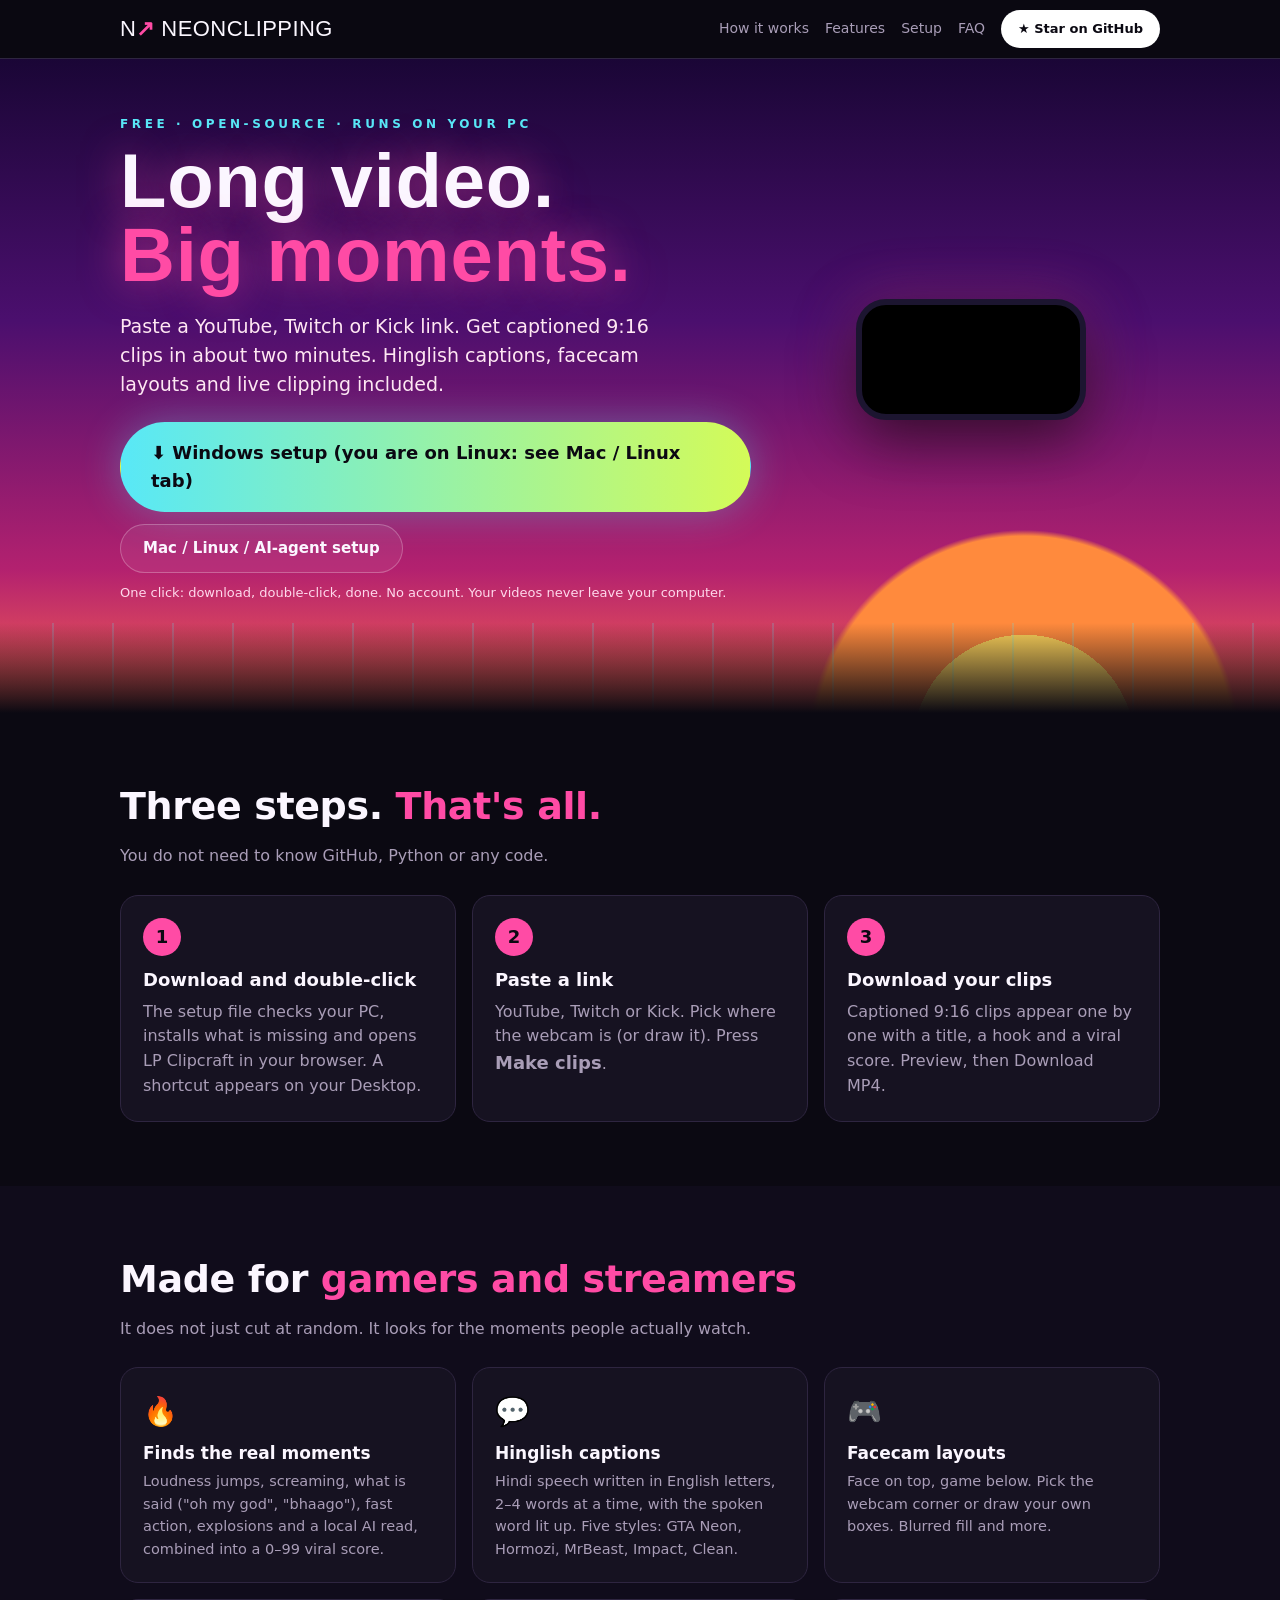
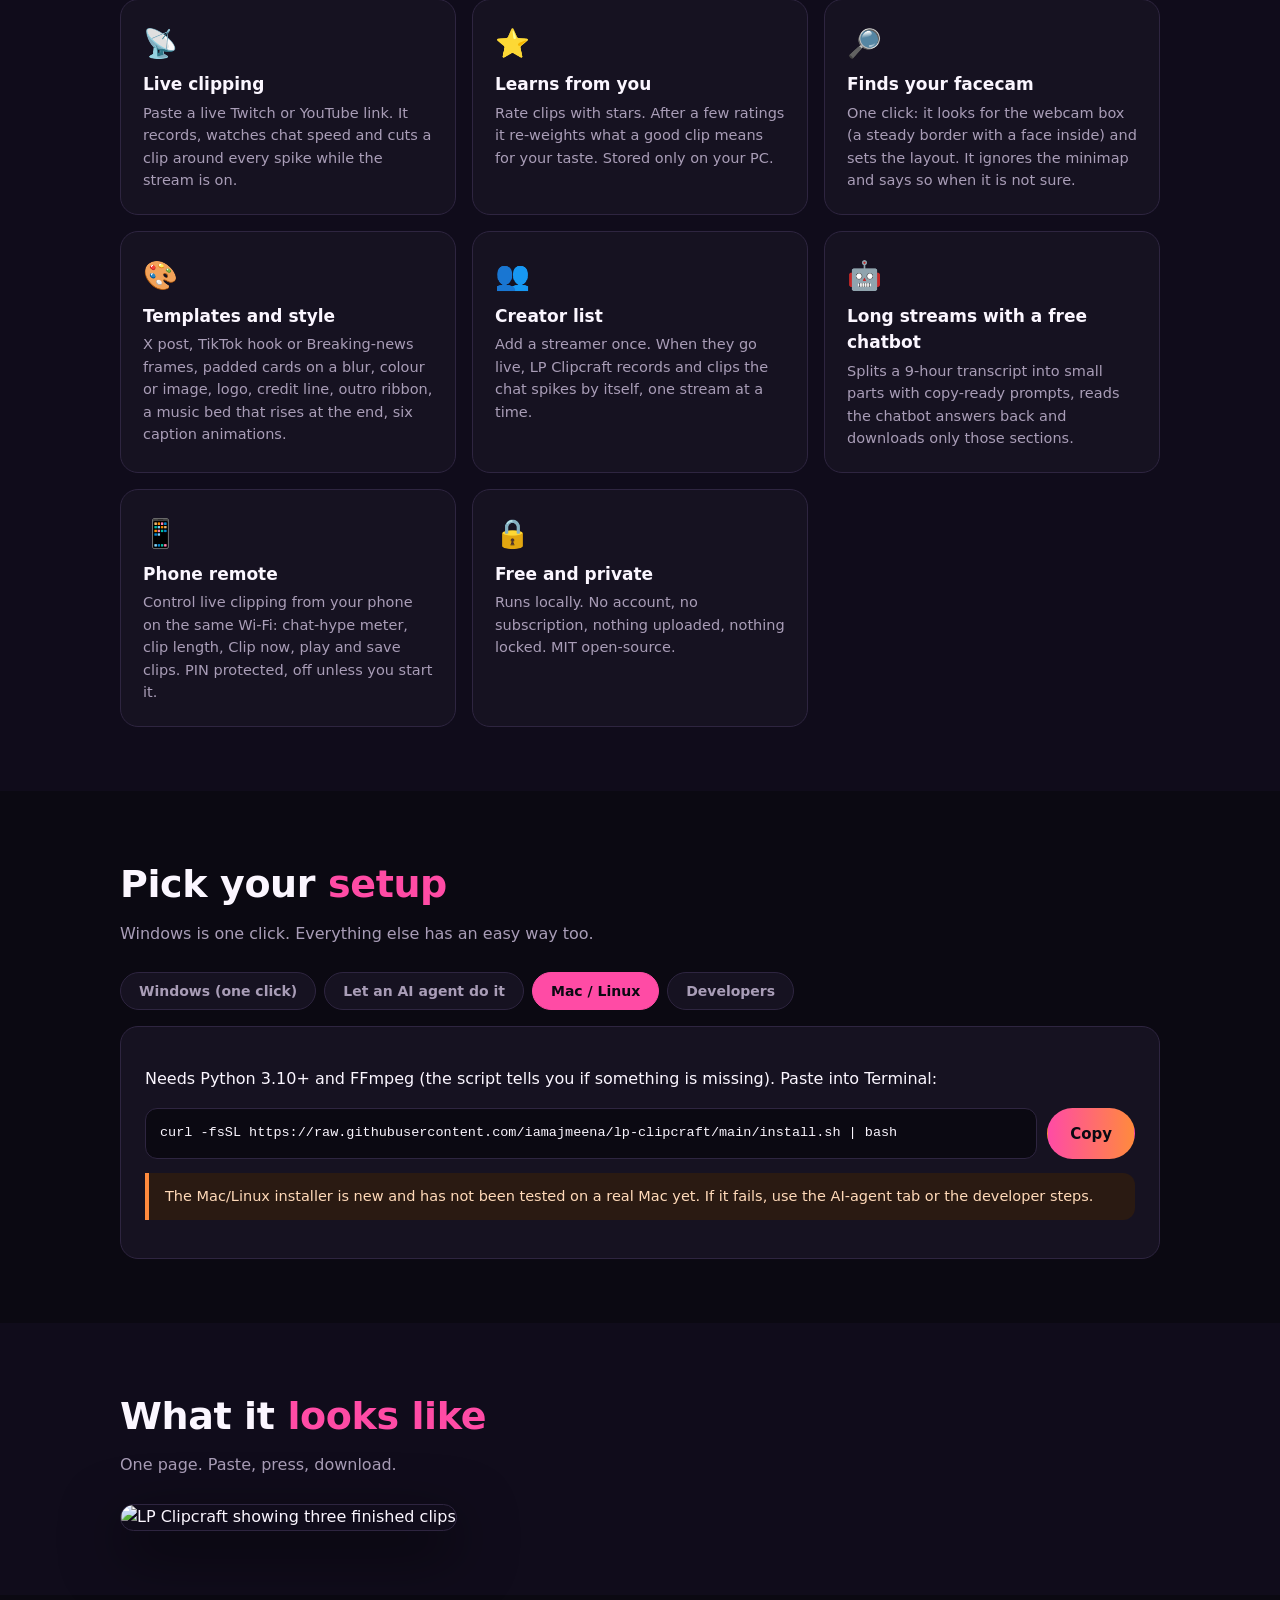
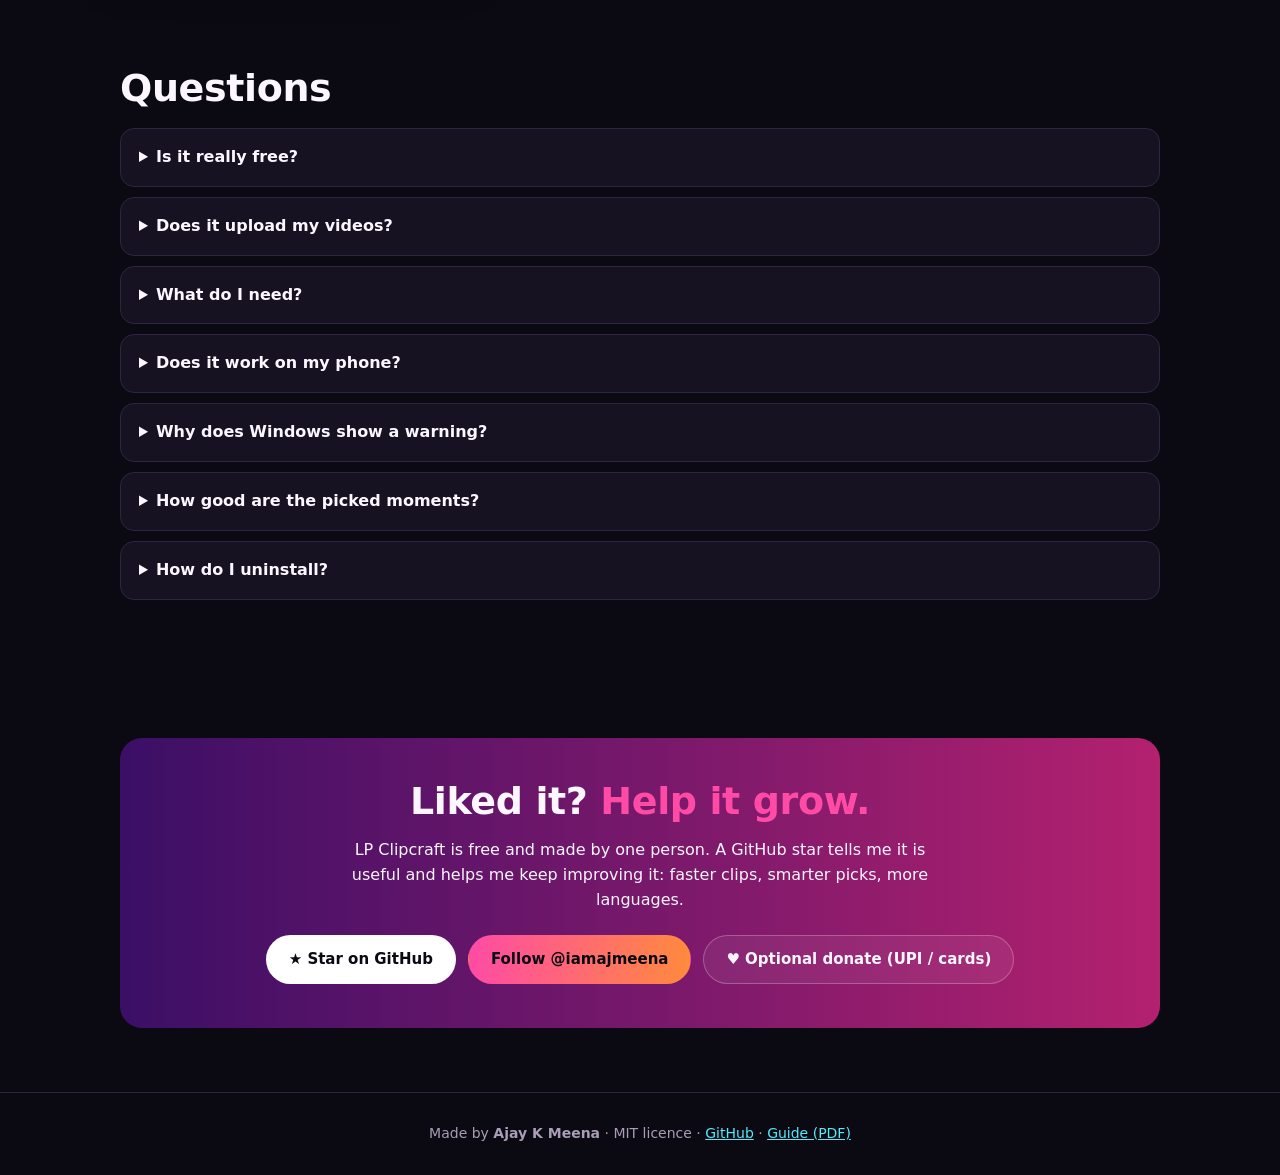
==== docs/index.html @ 024570fa "Rebrand project to LP Clipcraft" ====
<!doctype html>
<html lang="en">
<head>
<meta charset="utf-8">
<meta name="viewport" content="width=device-width, initial-scale=1">
<title>LP Clipcraft · Free AI clip maker for gamers and streamers</title>
<meta name="description" content="Paste a YouTube, Twitch or Kick link and get captioned 9:16 clips in about two minutes. Free, open-source, runs on your own PC. Hinglish captions, facecam layouts, live clipping.">
<meta property="og:title" content="LP Clipcraft: paste a link, get captioned 9:16 clips">
<meta property="og:description" content="Free and open-source. One-click setup for Windows. Hinglish captions, facecam layouts, live clipping, learns from your star ratings.">
<meta property="og:type" content="website">
<link rel="icon" href="data:image/svg+xml,%3Csvg xmlns='http://www.w3.org/2000/svg' viewBox='0 0 64 64'%3E%3Crect width='64' height='64' rx='14' fill='%230b0912'/%3E%3Ctext x='8' y='46' font-family='Impact,Arial Black' font-size='38' fill='%23ff4ba5'%3EN%3C/text%3E%3Cpath d='M34 40 L52 22 M40 22 H52 V34' stroke='%2358e8f7' stroke-width='5' fill='none' stroke-linecap='round'/%3E%3C/svg%3E">
<style>
:root{--bg:#0b0912;--panel:#161221;--line:#2e2540;--pink:#ff4ba5;--cyan:#58e8f7;--lime:#d4fb58;--orange:#ff8a3d;--white:#fbf6ff;--muted:#a99db7}
*{box-sizing:border-box}html{scroll-behavior:smooth}
body{margin:0;background:var(--bg);color:var(--white);font-family:"Segoe UI",system-ui,-apple-system,"Nirmala UI",sans-serif;line-height:1.55}
a{color:var(--cyan)}
.wrap{max-width:1080px;margin:0 auto;padding:0 20px}
nav{position:sticky;top:0;z-index:20;background:#0b0912e6;backdrop-filter:blur(10px);border-bottom:1px solid var(--line)}
nav .wrap{display:flex;align-items:center;gap:18px;height:58px}
.logo{font-family:Impact,"Arial Black",sans-serif;font-size:22px;letter-spacing:.02em;color:var(--white);text-decoration:none}.logo b{color:var(--pink)}
nav .links{margin-left:auto;display:flex;gap:16px;align-items:center;font-size:14px}nav .links a{color:var(--muted);text-decoration:none}nav .links a:hover{color:var(--white)}
.btn{display:inline-flex;align-items:center;gap:8px;border-radius:999px;padding:12px 22px;font-weight:800;text-decoration:none;border:1px solid transparent;cursor:pointer;font-size:15px;font-family:inherit}
.btn.main{background:linear-gradient(90deg,var(--cyan),var(--lime));color:#0b0912;font-size:18px;padding:16px 30px;box-shadow:0 0 40px #58e8f755}
.btn.pink{background:linear-gradient(90deg,var(--pink),var(--orange));color:#0b0912}
.btn.ghost{background:#ffffff10;border-color:#ffffff40;color:var(--white)}
.btn.white{background:#fff;color:#0b0912}
.btn:hover{transform:translateY(-2px)}
.hero{position:relative;overflow:hidden;background:radial-gradient(circle at 80% 105%,#ffd45a 0 9%,#ff8a3d 9% 17%,transparent 17.5%),linear-gradient(180deg,#1a0636 0%,#4b0f6e 40%,#b3216f 78%,#ff6a4d 100%)}
.hero::after{content:"";position:absolute;left:-10%;right:-10%;bottom:0;height:90px;background:linear-gradient(#0b091200,#0b0912),repeating-linear-gradient(90deg,#58e8f733 0 2px,transparent 2px 60px)}
.hero .wrap{display:grid;grid-template-columns:1.25fr .75fr;gap:30px;align-items:center;padding-top:56px;padding-bottom:110px;position:relative;z-index:1}
.kicker{letter-spacing:.3em;font-size:12px;font-weight:800;color:var(--cyan)}
h1{font-family:Impact,"Arial Black",sans-serif;font-size:clamp(40px,7vw,76px);line-height:.98;margin:10px 0 14px;letter-spacing:.01em;text-shadow:0 0 40px #ff4ba599}h1 em{font-style:normal;color:var(--pink)}
.sub{font-size:19px;max-width:560px;color:#ffe7f3}
.cta{display:flex;flex-wrap:wrap;gap:12px;margin:22px 0 10px}
.fine{font-size:13px;color:#ffd9ec}
.phone{justify-self:center;width:230px;border-radius:30px;border:6px solid #1c1530;box-shadow:0 20px 60px #000a,0 0 60px #ff4ba555;overflow:hidden;background:#000}
.phone img,.phone video{display:block;width:100%}
section{padding:64px 0}
h2{font-size:clamp(26px,4vw,38px);margin:0 0 8px;letter-spacing:-.01em}h2 em{font-style:normal;color:var(--pink)}
.lead{color:var(--muted);max-width:680px;margin:0 0 26px}
.steps{display:grid;grid-template-columns:repeat(3,1fr);gap:16px}
.step{background:var(--panel);border:1px solid var(--line);border-radius:18px;padding:22px}
.step .n{width:38px;height:38px;border-radius:50%;background:var(--pink);color:#0b0912;font-weight:900;display:flex;align-items:center;justify-content:center;margin-bottom:10px;font-size:18px}
.step b{font-size:18px}.step p{color:var(--muted);margin:6px 0 0}
.grid{display:grid;grid-template-columns:repeat(3,1fr);gap:16px}
.tile{background:var(--panel);border:1px solid var(--line);border-radius:18px;padding:22px}
.tile .ic{font-size:28px}.tile b{display:block;font-size:17px;margin:6px 0 4px}.tile p{margin:0;color:var(--muted);font-size:14.5px}
.tabs{display:flex;flex-wrap:wrap;gap:8px;margin-bottom:16px}
.tab{background:var(--panel);border:1px solid var(--line);color:var(--muted);padding:10px 18px;border-radius:999px;cursor:pointer;font-weight:700;font-family:inherit;font-size:14px}
.tab.on{background:var(--pink);border-color:var(--pink);color:#0b0912}
.pane{display:none;background:var(--panel);border:1px solid var(--line);border-radius:18px;padding:24px}.pane.on{display:block}
.pane ol{padding-left:20px;margin:10px 0}.pane li{margin:6px 0}
code,pre{font-family:Consolas,monospace}pre{background:#0b0912;border:1px solid var(--line);border-radius:12px;padding:14px;overflow:auto;font-size:13.5px;margin:10px 0;white-space:pre-wrap;word-break:break-all}
.copy{display:flex;gap:10px;align-items:stretch;flex-wrap:wrap}.copy pre{flex:1;margin:0;min-width:240px}
.note{border-left:4px solid var(--orange);background:#2a1a12;padding:12px 16px;border-radius:0 12px 12px 0;color:#ffd9b8;font-size:14.5px;margin:14px 0}
.shot{width:100%;border-radius:16px;border:1px solid var(--line);box-shadow:0 20px 60px #000a}
details{background:var(--panel);border:1px solid var(--line);border-radius:14px;padding:4px 18px;margin:10px 0}summary{cursor:pointer;font-weight:700;padding:12px 0}details p{color:var(--muted);margin:0 0 14px}
.support{background:linear-gradient(90deg,#3b0f66,#b3216f);border-radius:22px;padding:34px;text-align:center}
.support .cta{justify-content:center}
footer{border-top:1px solid var(--line);padding:30px 0;color:var(--muted);font-size:14px;text-align:center}
.os-note{display:none}
@media(max-width:820px){.hero .wrap{grid-template-columns:1fr;padding-bottom:90px}.phone{width:200px}.steps,.grid{grid-template-columns:1fr}nav .links a.hide-s{display:none}}
@media(prefers-reduced-motion:reduce){*{scroll-behavior:auto!important;transition:none!important}}
</style>
</head>
<body>

<nav><div class="wrap">
  <a class="logo" href="#">N<b>↗</b> NEONCLIPPING</a>
  <div class="links">
    <a class="hide-s" href="#how">How it works</a><a class="hide-s" href="#features">Features</a><a class="hide-s" href="#setup">Setup</a><a class="hide-s" href="#faq">FAQ</a>
    <a class="btn white" style="padding:8px 16px;font-size:13px" href="https://github.com/iamajmeena/lp-clipcraft" target="_blank" rel="noopener">★ Star on GitHub</a>
  </div>
</div></nav>

<header class="hero"><div class="wrap">
  <div>
    <div class="kicker">FREE · OPEN-SOURCE · RUNS ON YOUR PC</div>
    <h1>Long video.<br><em>Big moments.</em></h1>
    <p class="sub">Paste a YouTube, Twitch or Kick link. Get captioned 9:16 clips in about two minutes. Hinglish captions, facecam layouts and live clipping included.</p>
    <div class="cta">
      <a class="btn main" id="dl" href="https://github.com/iamajmeena/lp-clipcraft/releases/latest/download/LP-Clipcraft-Setup.bat">⬇ Download for Windows</a>
      <a class="btn ghost" href="#setup">Mac / Linux / AI-agent setup</a>
    </div>
    <div class="fine">One click: download, double-click, done. No account. Your videos never leave your computer.</div>
    <div class="os-note note" id="mobile-note"><b>You are on a phone.</b> LP Clipcraft runs on a computer. Open this page on your PC, or <a href="#" id="copy-link">copy this page link</a> and send it to yourself.</div>
  </div>
  <div class="phone"><video src="demo.mp4" poster="demo-poster.jpg" autoplay loop muted playsinline preload="auto" aria-label="A LP Clipcraft clip: hook title, captions"></video></div>
</div></header>

<section id="how"><div class="wrap">
  <h2>Three steps. <em>That's all.</em></h2>
  <p class="lead">You do not need to know GitHub, Python or any code.</p>
  <div class="steps">
    <div class="step"><div class="n">1</div><b>Download and double-click</b><p>The setup file checks your PC, installs what is missing and opens LP Clipcraft in your browser. A shortcut appears on your Desktop.</p></div>
    <div class="step"><div class="n">2</div><b>Paste a link</b><p>YouTube, Twitch or Kick. Pick where the webcam is (or draw it). Press <b>Make clips</b>.</p></div>
    <div class="step"><div class="n">3</div><b>Download your clips</b><p>Captioned 9:16 clips appear one by one with a title, a hook and a viral score. Preview, then Download MP4.</p></div>
  </div>
</div></section>

<section id="features" style="background:#100c1b"><div class="wrap">
  <h2>Made for <em>gamers and streamers</em></h2>
  <p class="lead">It does not just cut at random. It looks for the moments people actually watch.</p>
  <div class="grid">
    <div class="tile"><div class="ic">🔥</div><b>Finds the real moments</b><p>Loudness jumps, screaming, what is said ("oh my god", "bhaago"), fast action, explosions and a local AI read, combined into a 0–99 viral score.</p></div>
    <div class="tile"><div class="ic">💬</div><b>Hinglish captions</b><p>Hindi speech written in English letters, 2–4 words at a time, with the spoken word lit up. Five styles: GTA Neon, Hormozi, MrBeast, Impact, Clean.</p></div>
    <div class="tile"><div class="ic">🎮</div><b>Facecam layouts</b><p>Face on top, game below. Pick the webcam corner or draw your own boxes. Blurred fill and more.</p></div>
    <div class="tile"><div class="ic">📡</div><b>Live clipping</b><p>Paste a live Twitch or YouTube link. It records, watches chat speed and cuts a clip around every spike while the stream is on.</p></div>
    <div class="tile"><div class="ic">⭐</div><b>Learns from you</b><p>Rate clips with stars. After a few ratings it re-weights what a good clip means for your taste. Stored only on your PC.</p></div>
    <div class="tile"><div class="ic">🔎</div><b>Finds your facecam</b><p>One click: it looks for the webcam box (a steady border with a face inside) and sets the layout. It ignores the minimap and says so when it is not sure.</p></div>
    <div class="tile"><div class="ic">🎨</div><b>Templates and style</b><p>X post, TikTok hook or Breaking-news frames, padded cards on a blur, colour or image, logo, credit line, outro ribbon, a music bed that rises at the end, six caption animations.</p></div>
    <div class="tile"><div class="ic">👥</div><b>Creator list</b><p>Add a streamer once. When they go live, LP Clipcraft records and clips the chat spikes by itself, one stream at a time.</p></div>
    <div class="tile"><div class="ic">🤖</div><b>Long streams with a free chatbot</b><p>Splits a 9-hour transcript into small parts with copy-ready prompts, reads the chatbot answers back and downloads only those sections.</p></div>
    <div class="tile"><div class="ic">📱</div><b>Phone remote</b><p>Control live clipping from your phone on the same Wi-Fi: chat-hype meter, clip length, Clip now, play and save clips. PIN protected, off unless you start it.</p></div>
    <div class="tile"><div class="ic">🔒</div><b>Free and private</b><p>Runs locally. No account, no subscription, nothing uploaded, nothing locked. MIT open-source.</p></div>
  </div>
</div></section>

<section id="setup"><div class="wrap">
  <h2>Pick your <em>setup</em></h2>
  <p class="lead">Windows is one click. Everything else has an easy way too.</p>
  <div class="tabs" role="tablist">
    <button class="tab on" data-p="win">Windows (one click)</button>
    <button class="tab" data-p="ai">Let an AI agent do it</button>
    <button class="tab" data-p="mac">Mac / Linux</button>
    <button class="tab" data-p="dev">Developers</button>
  </div>

  <div class="pane on" id="p-win">
    <a class="btn main" href="https://github.com/iamajmeena/lp-clipcraft/releases/latest/download/LP-Clipcraft-Setup.bat">⬇ Download LP-Clipcraft-Setup.bat</a>
    <ol>
      <li>Open the downloaded file (double-click). If Windows asks "Windows protected your PC", press <b>More info → Run anyway</b>. The file is plain text and not code-signed; you can open it in Notepad first.</li>
      <li>It checks your PC and installs what is missing (Python, FFmpeg). Needs internet, about 3–8 minutes, no admin rights.</li>
      <li>It asks two optional questions (GPU libraries, AI titles) and then opens LP Clipcraft in your browser.</li>
      <li>Next time just double-click the <b>LP Clipcraft</b> shortcut on your Desktop.</li>
    </ol>
    <div class="note">Everything is installed in one folder (<code>%LOCALAPPDATA%\LP Clipcraft</code>). Delete it to uninstall.</div>
  </div>

  <div class="pane" id="p-ai">
    <p>Don't want to read anything? Give this prompt to an AI agent that can run commands on your computer (Claude Code, OpenAI Codex, Google Antigravity, Cursor). It checks your PC, installs everything, opens the app and explains it to you in simple Hindi.</p>
    <button class="btn pink" id="copy-prompt">📋 Copy the setup prompt</button>
    <span id="copy-prompt-msg" style="margin-left:10px;color:var(--lime)"></span>
    <p style="margin-top:14px"><a href="NEONCLIPPING-AGENT-SETUP-PROMPT.txt" target="_blank" rel="noopener">Open the prompt as a text file</a> · <a href="LP Clipcraft-Guide-EN-HI.pdf" target="_blank" rel="noopener">Read the guide (PDF, English + हिंदी)</a></p>
  </div>

  <div class="pane" id="p-mac">
    <p>Needs Python 3.10+ and FFmpeg (the script tells you if something is missing). Paste into Terminal:</p>
    <div class="copy"><pre id="mac-cmd">curl -fsSL https://raw.githubusercontent.com/iamajmeena/lp-clipcraft/main/install.sh | bash</pre><button class="btn pink" data-copy="mac-cmd">Copy</button></div>
    <div class="note">The Mac/Linux installer is new and has not been tested on a real Mac yet. If it fails, use the AI-agent tab or the developer steps.</div>
  </div>

  <div class="pane" id="p-dev">
    <pre>git clone https://github.com/iamajmeena/lp-clipcraft
cd lp-clipcraft
./run.ps1     # Windows
./run.sh      # Mac / Linux</pre>
    <p>Then open <code>http://127.0.0.1:8770</code>. Source, issues and the full README: <a href="https://github.com/iamajmeena/lp-clipcraft" target="_blank" rel="noopener">github.com/iamajmeena/lp-clipcraft</a>.</p>
  </div>
</div></section>

<section style="background:#100c1b"><div class="wrap">
  <h2>What it <em>looks like</em></h2>
  <p class="lead">One page. Paste, press, download.</p>
  <img class="shot" src="lp-clipcraft-ui.jpg" alt="LP Clipcraft showing three finished clips">
</div></section>

<section id="faq"><div class="wrap">
  <h2>Questions</h2>
  <details><summary>Is it really free?</summary><p>Yes. It is open-source (MIT). No account, no subscription, no watermark, nothing locked behind a donation.</p></details>
  <details><summary>Does it upload my videos?</summary><p>No. Everything runs on your own computer. Videos, clips and your ratings stay in the app folder. The app only talks to YouTube/Twitch/Kick to fetch the video you paste.</p></details>
  <details><summary>What do I need?</summary><p>A Windows 10/11 PC (a Mac/Linux script exists but is untested) and internet for the first install. An NVIDIA GPU makes some steps faster but is not required.</p></details>
  <details><summary>Does it work on my phone?</summary><p>The tool runs on a computer. This website works on a phone, but the clip maker needs a PC. Using your phone as a remote for the app on your PC (same Wi-Fi) is planned, not built yet.</p></details>
  <details><summary>Why does Windows show a warning?</summary><p>The setup file is not code-signed (that costs money). It is plain text: right-click → Edit, or open it in Notepad, and read every line. The app itself is fully open-source on GitHub.</p></details>
  <details><summary>How good are the picked moments?</summary><p>It finds loud, energetic, quotable moments with fast action. It is a heuristic plus a small local AI, not magic: always watch a clip before posting. Your star ratings make it better at your taste.</p></details>
  <details><summary>How do I uninstall?</summary><p>Delete the LP Clipcraft folder in <code>%LOCALAPPDATA%</code> and the Desktop shortcut. Nothing else is changed on your PC (Python and FFmpeg stay if you had them).</p></details>
</div></section>

<section><div class="wrap">
  <div class="support">
    <h2>Liked it? <em>Help it grow.</em></h2>
    <p style="max-width:620px;margin:0 auto 6px">LP Clipcraft is free and made by one person. A GitHub star tells me it is useful and helps me keep improving it: faster clips, smarter picks, more languages.</p>
    <div class="cta">
      <a class="btn white" href="https://github.com/iamajmeena/lp-clipcraft" target="_blank" rel="noopener">★ Star on GitHub</a>
      <a class="btn pink" href="https://www.instagram.com/iamajmeena/" target="_blank" rel="noopener">Follow @iamajmeena</a>
      <a class="btn ghost" href="https://rzp.io/rzp/JN41CpW" target="_blank" rel="noopener">♥ Optional donate (UPI / cards)</a>
    </div>
  </div>
</div></section>

<footer><div class="wrap">Made by <b>Ajay K Meena</b> · MIT licence · <a href="https://github.com/iamajmeena/lp-clipcraft" target="_blank" rel="noopener">GitHub</a> · <a href="LP Clipcraft-Guide-EN-HI.pdf" target="_blank" rel="noopener">Guide (PDF)</a></div></footer>

<script>
(function(){
  // tabs
  document.querySelectorAll('.tab').forEach(function(t){t.onclick=function(){
    document.querySelectorAll('.tab').forEach(function(x){x.classList.toggle('on',x===t)});
    document.querySelectorAll('.pane').forEach(function(p){p.classList.toggle('on',p.id==='p-'+t.dataset.p)});
  };});
  // copy buttons
  document.querySelectorAll('[data-copy]').forEach(function(b){b.onclick=function(){
    var txt=document.getElementById(b.dataset.copy).textContent;
    navigator.clipboard.writeText(txt).then(function(){var o=b.textContent;b.textContent='Copied ✓';setTimeout(function(){b.textContent=o},1500)});
  };});
  // copy the agent prompt (loaded from the same site so it always matches the repo)
  var cp=document.getElementById('copy-prompt'),msg=document.getElementById('copy-prompt-msg');
  if(cp)cp.onclick=function(){
    fetch('NEONCLIPPING-AGENT-SETUP-PROMPT.txt').then(function(r){if(!r.ok)throw 0;return r.text()}).then(function(t){
      return navigator.clipboard.writeText(t).then(function(){msg.textContent='Copied ✓ now paste it into your AI agent'});
    }).catch(function(){msg.textContent='Could not copy. Use "Open the prompt as a text file" below.';msg.style.color='#ffb86b'});
  };
  // phone and non-Windows hints
  var ua=navigator.userAgent||'',mobile=/Android|iPhone|iPad|iPod/i.test(ua),mac=/Macintosh|Mac OS X/i.test(ua)&&!mobile,linux=/Linux|X11/i.test(ua)&&!mobile&&!/Windows/i.test(ua);
  if(mobile){document.getElementById('mobile-note').style.display='block';
    var c=document.getElementById('copy-link');if(c)c.onclick=function(e){e.preventDefault();navigator.clipboard&&navigator.clipboard.writeText(location.href);c.textContent='link copied ✓'};}
  if(mac||linux){var dl=document.getElementById('dl');dl.textContent='⬇ Windows setup (you are on '+(mac?'Mac':'Linux')+': see Mac / Linux tab)';dl.href='#setup';
    document.querySelector('[data-p="mac"]').click();}
})();
</script>
</body>
</html>
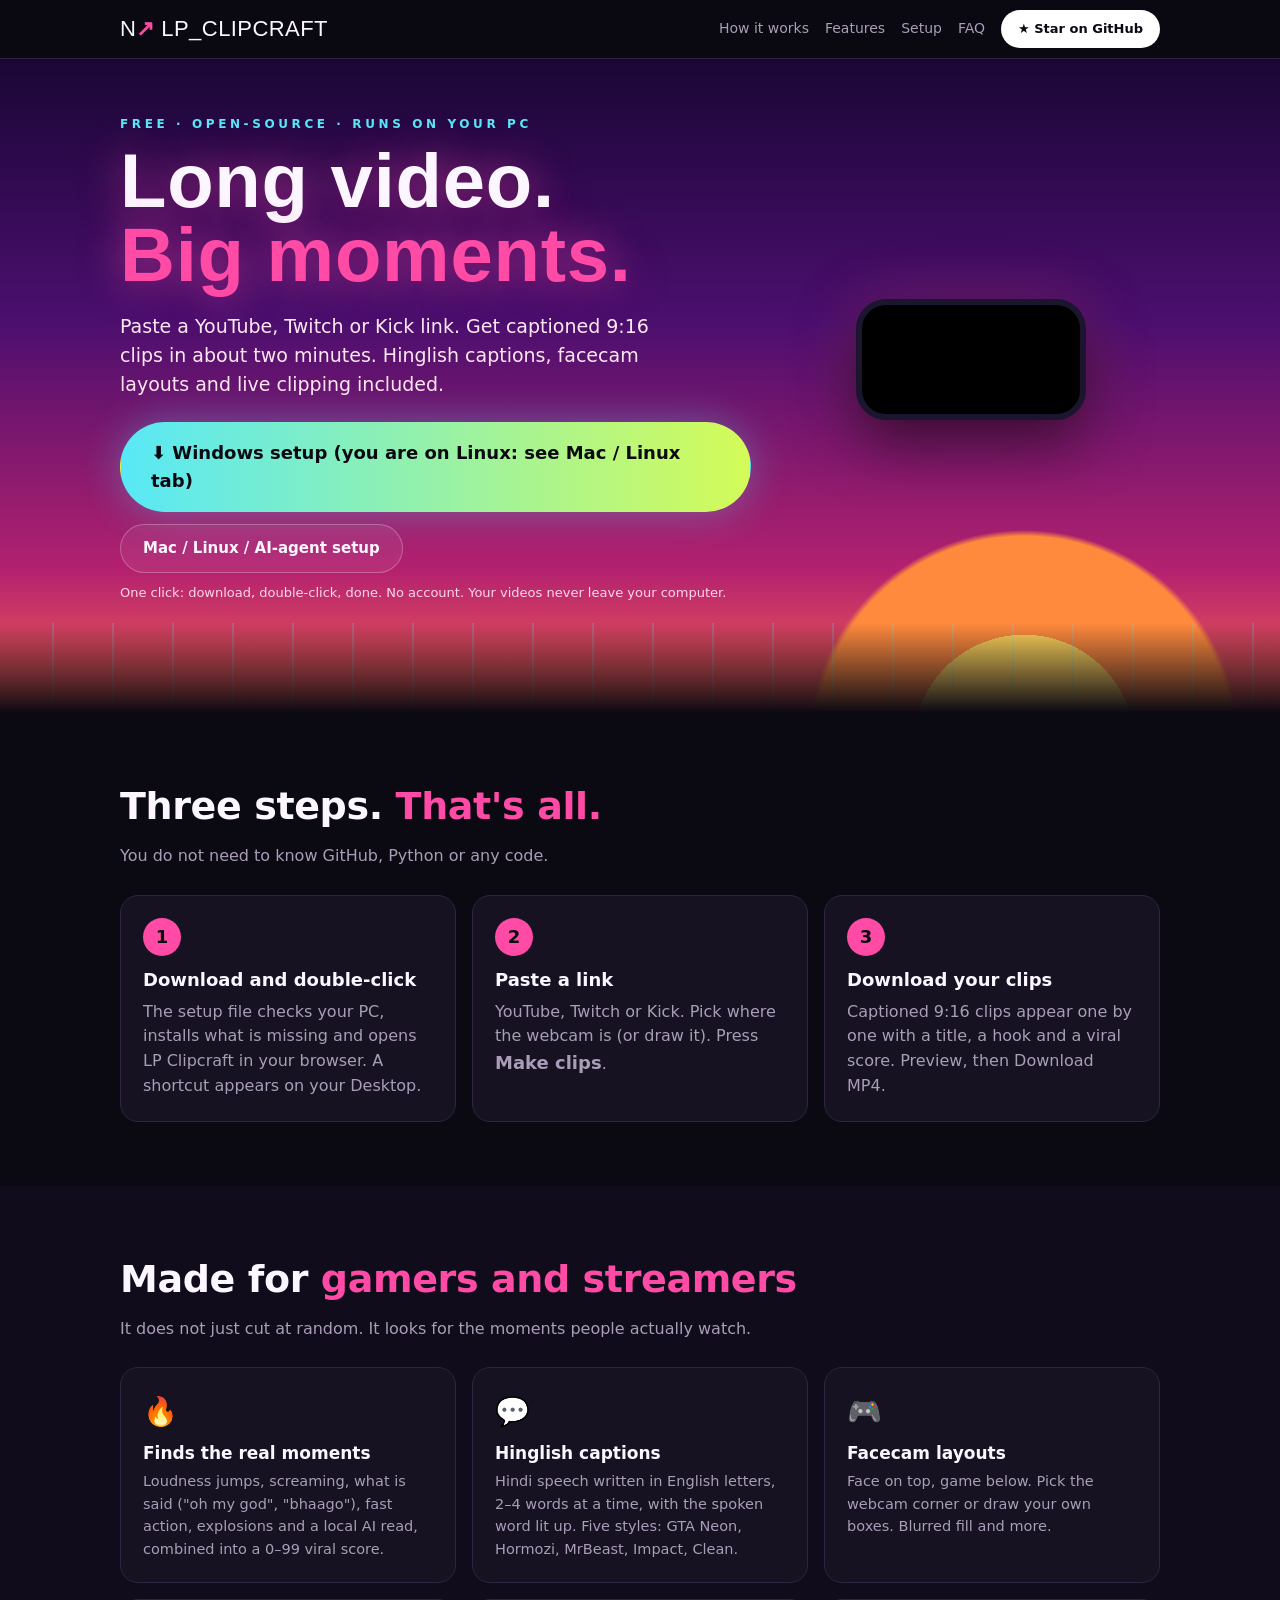
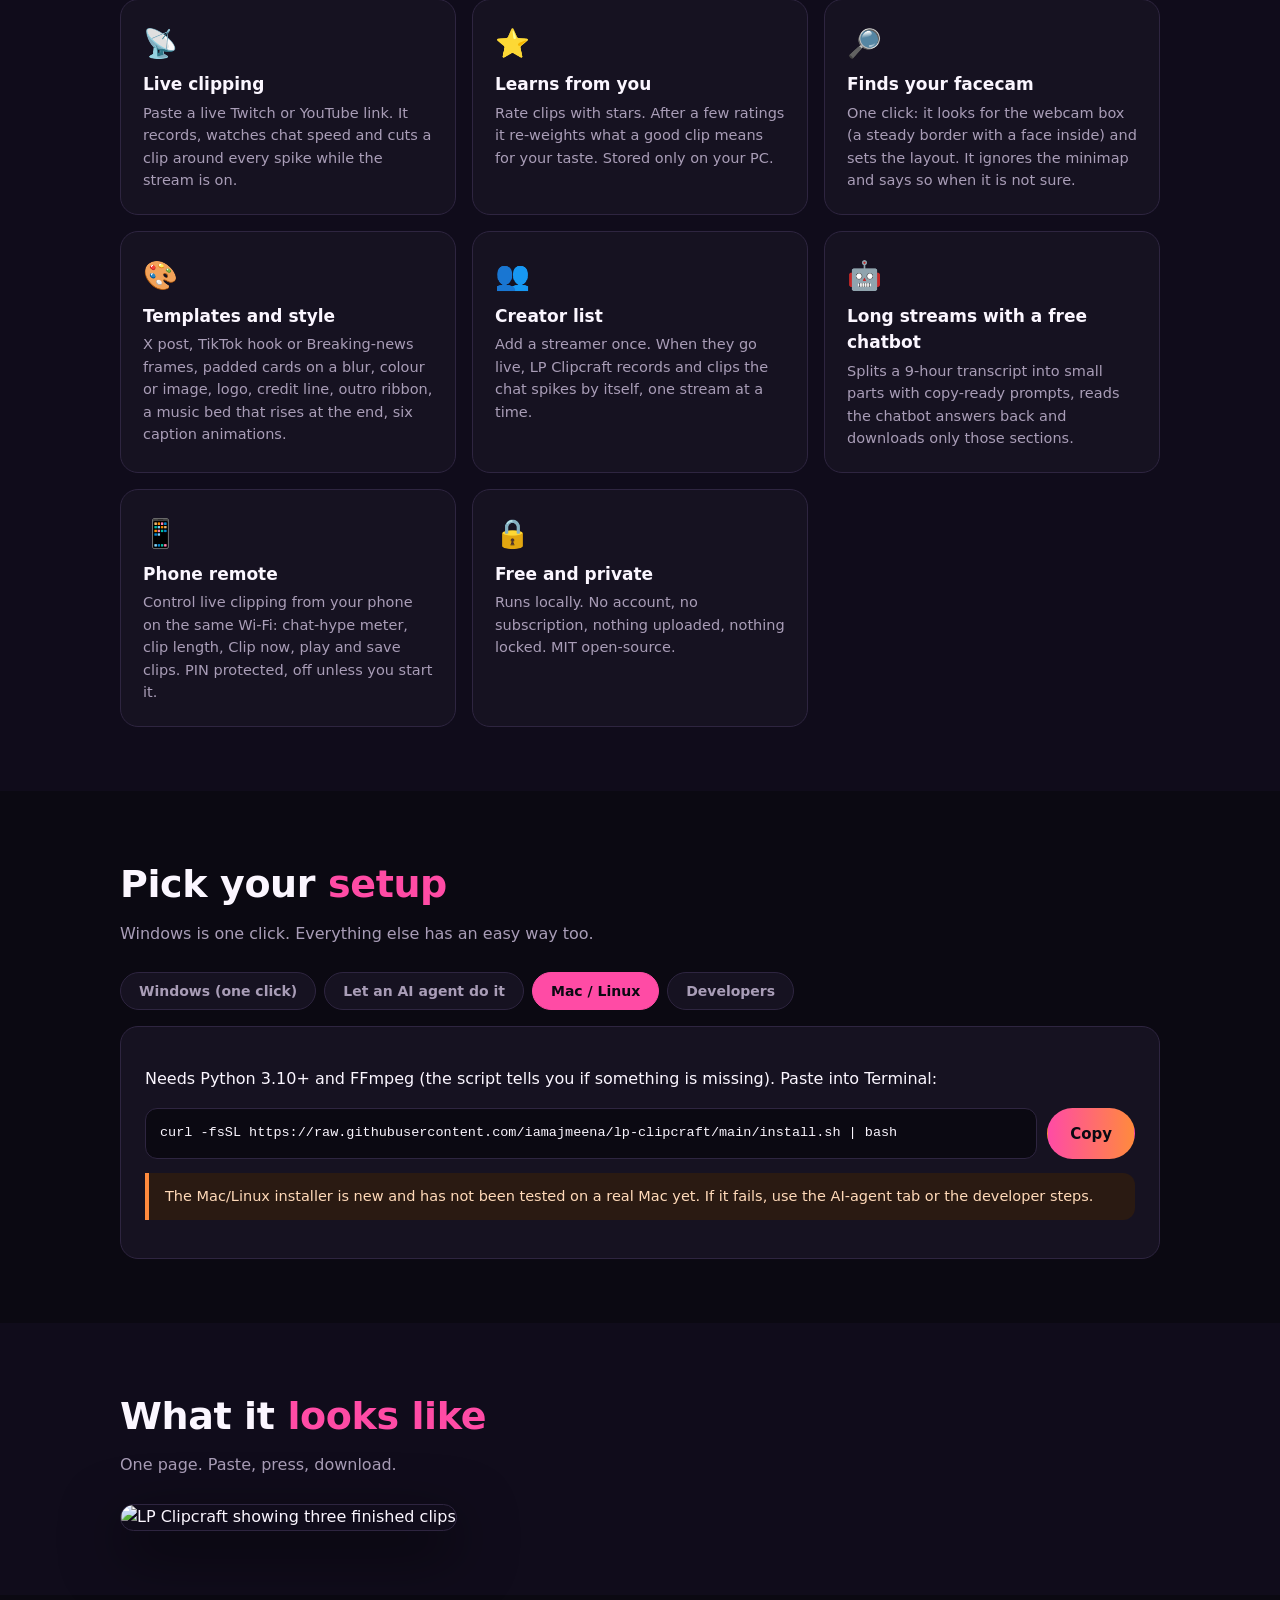
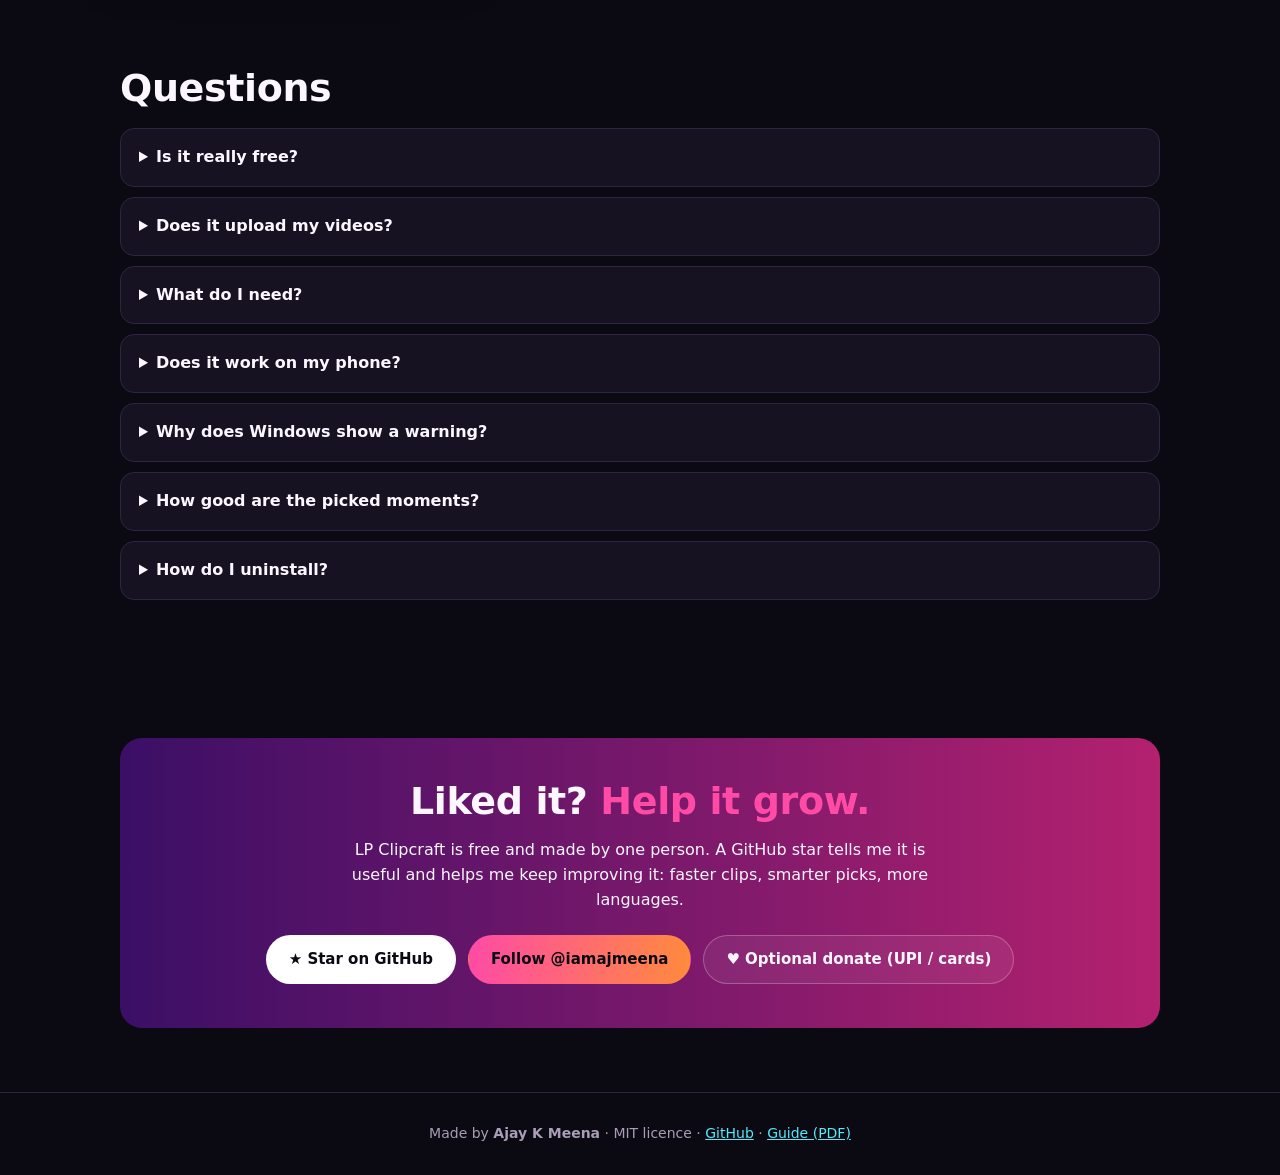
==== commit 3b9909ae: "Update env vars to LP_CLIPCRAFT and default free OpenRouter model" ====
--- a/docs/index.html
+++ b/docs/index.html
@@ -66,7 +66,7 @@
 <body>
 
 <nav><div class="wrap">
-  <a class="logo" href="#">N<b>↗</b> NEONCLIPPING</a>
+  <a class="logo" href="#">N<b>↗</b> LP_CLIPCRAFT</a>
   <div class="links">
     <a class="hide-s" href="#how">How it works</a><a class="hide-s" href="#features">Features</a><a class="hide-s" href="#setup">Setup</a><a class="hide-s" href="#faq">FAQ</a>
     <a class="btn white" style="padding:8px 16px;font-size:13px" href="https://github.com/iamajmeena/lp-clipcraft" target="_blank" rel="noopener">★ Star on GitHub</a>
@@ -141,7 +141,7 @@
     <p>Don't want to read anything? Give this prompt to an AI agent that can run commands on your computer (Claude Code, OpenAI Codex, Google Antigravity, Cursor). It checks your PC, installs everything, opens the app and explains it to you in simple Hindi.</p>
     <button class="btn pink" id="copy-prompt">📋 Copy the setup prompt</button>
     <span id="copy-prompt-msg" style="margin-left:10px;color:var(--lime)"></span>
-    <p style="margin-top:14px"><a href="NEONCLIPPING-AGENT-SETUP-PROMPT.txt" target="_blank" rel="noopener">Open the prompt as a text file</a> · <a href="LP Clipcraft-Guide-EN-HI.pdf" target="_blank" rel="noopener">Read the guide (PDF, English + हिंदी)</a></p>
+    <p style="margin-top:14px"><a href="LP_CLIPCRAFT-AGENT-SETUP-PROMPT.txt" target="_blank" rel="noopener">Open the prompt as a text file</a> · <a href="LP Clipcraft-Guide-EN-HI.pdf" target="_blank" rel="noopener">Read the guide (PDF, English + हिंदी)</a></p>
   </div>
 
   <div class="pane" id="p-mac">
@@ -205,7 +205,7 @@
   // copy the agent prompt (loaded from the same site so it always matches the repo)
   var cp=document.getElementById('copy-prompt'),msg=document.getElementById('copy-prompt-msg');
   if(cp)cp.onclick=function(){
-    fetch('NEONCLIPPING-AGENT-SETUP-PROMPT.txt').then(function(r){if(!r.ok)throw 0;return r.text()}).then(function(t){
+    fetch('LP_CLIPCRAFT-AGENT-SETUP-PROMPT.txt').then(function(r){if(!r.ok)throw 0;return r.text()}).then(function(t){
       return navigator.clipboard.writeText(t).then(function(){msg.textContent='Copied ✓ now paste it into your AI agent'});
     }).catch(function(){msg.textContent='Could not copy. Use "Open the prompt as a text file" below.';msg.style.color='#ffb86b'});
   };
